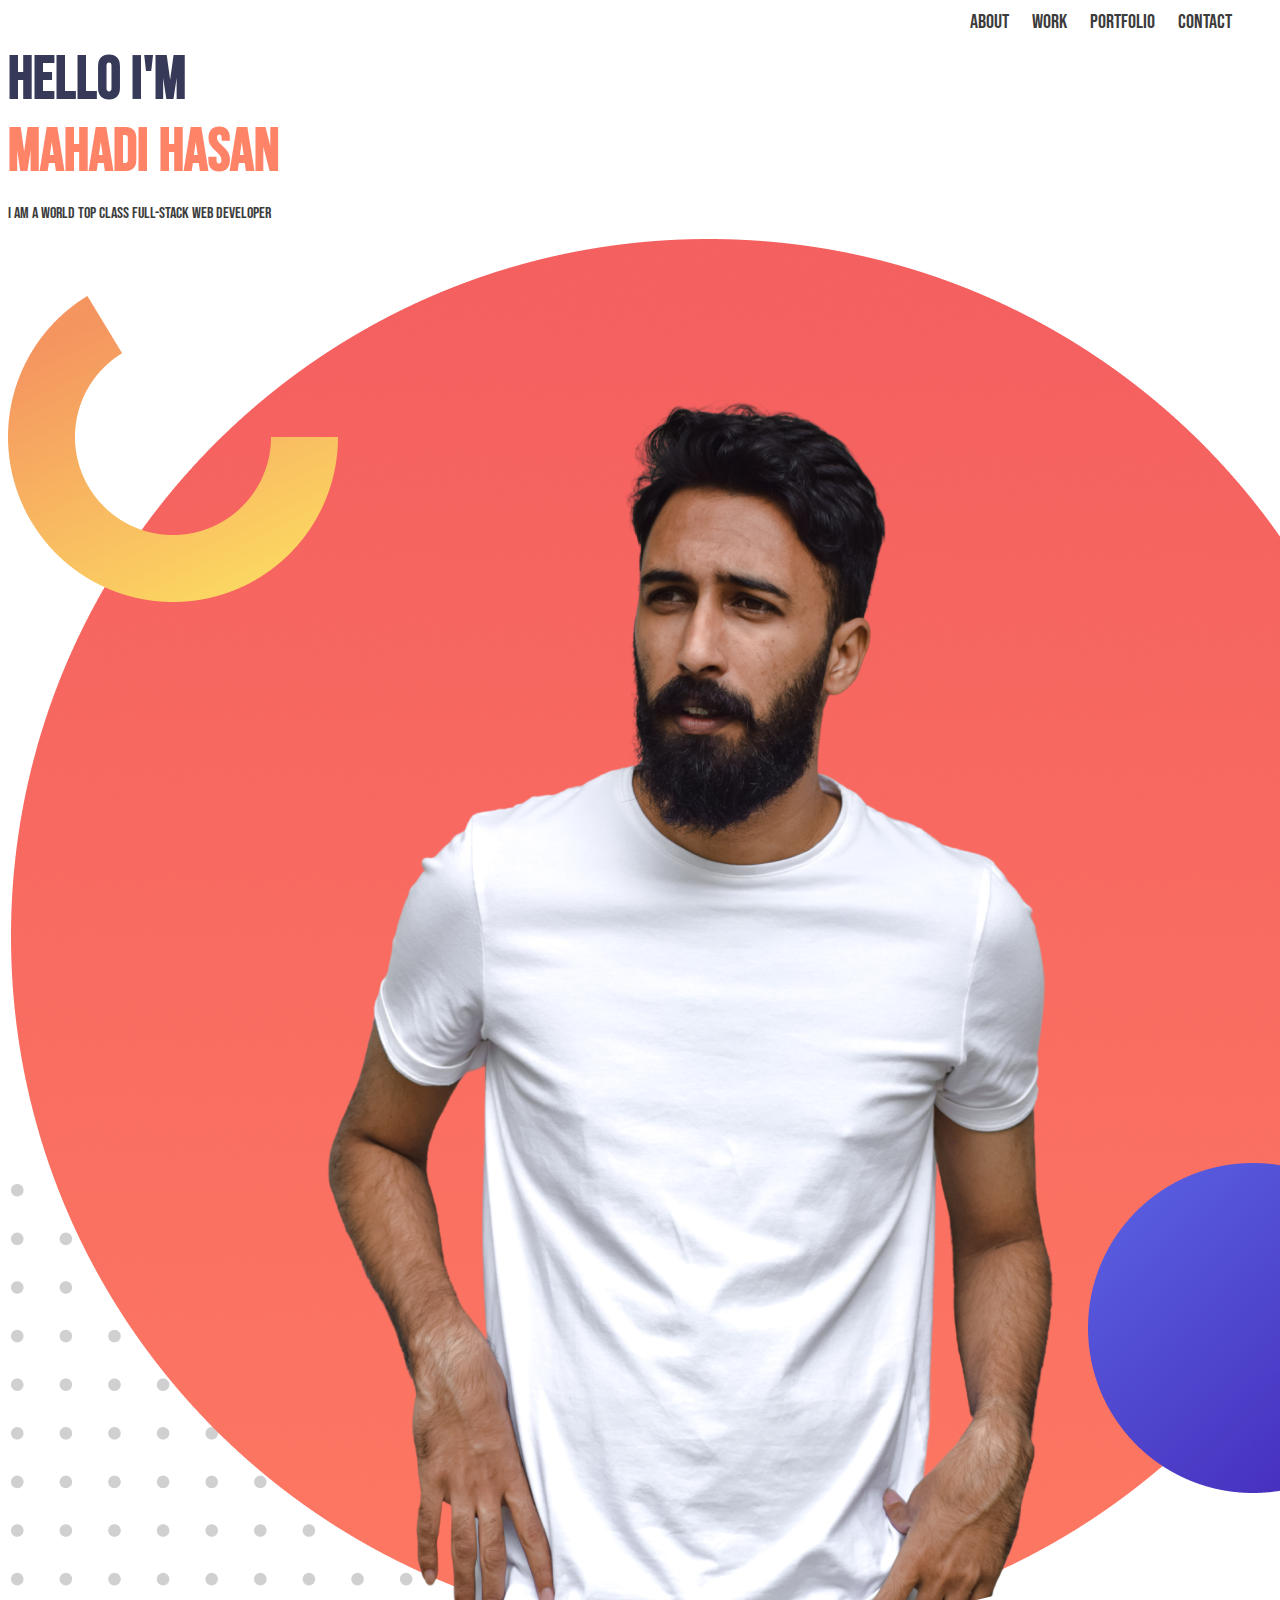
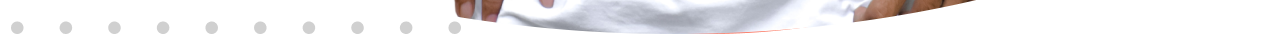
==== index.html @ e475425b "finished some work" ====
<!DOCTYPE html>
<html lang="en">
<head>
  <meta charset="UTF-8">
  <meta http-equiv="X-UA-Compatible" content="IE=edge">
  <meta name="viewport" content="width=device-width, initial-scale=1.0">
  <title>Mahadi Hasan Developer</title>
  <link rel="preconnect" href="https://fonts.gstatic.com">
  <link href="https://fonts.googleapis.com/css2?family=Bebas+Neue&display=swap" rel="stylesheet">
  <link rel="stylesheet" href="style.css">
</head>
<body>
  <section>
     <div class="navigation">
      <nav>
        <a class="nav-button" href="#">About</a> 
        <a class="nav-button" href="#">Work</a> 
        <a class="nav-button" target="_blank" href="https://programmer-mahadi-hasan.github.io/web-portfolio/">Portfolio</a> 
        <a class="nav-button" href="#">Contact</a>
      </nav>
     </div>
  </section>

  <section class="top-area">
    <div class="half-width">
      <h1>HELLO I'M <br><span class="name-highlight">MAHADI HASAN</span></h1>
      <p>I am a World Top class Full-Stack Web Developer</p>
    </div>
    <div>
      <img src="images/1st-img.png" alt="">
    </div>
  </section>
</body>
</html>
---- style.css ----
body{
  font-family: 'Bebas Neue', cursive;
}
.navigation{
  font-size: 20px;
  position: relative;
  text-align: right;
  margin: 10px 30px;
}
.nav-button{
  padding: 10px;
}
a{
  text-decoration: none;
  color: #3C3C3C;
}
h1{
  font-size: 60px;
  color: #363958;
  margin: 0;
}
.name-highlight{
  color: #FF8367;
}
p{
  color: #3C3C3C;
  
}
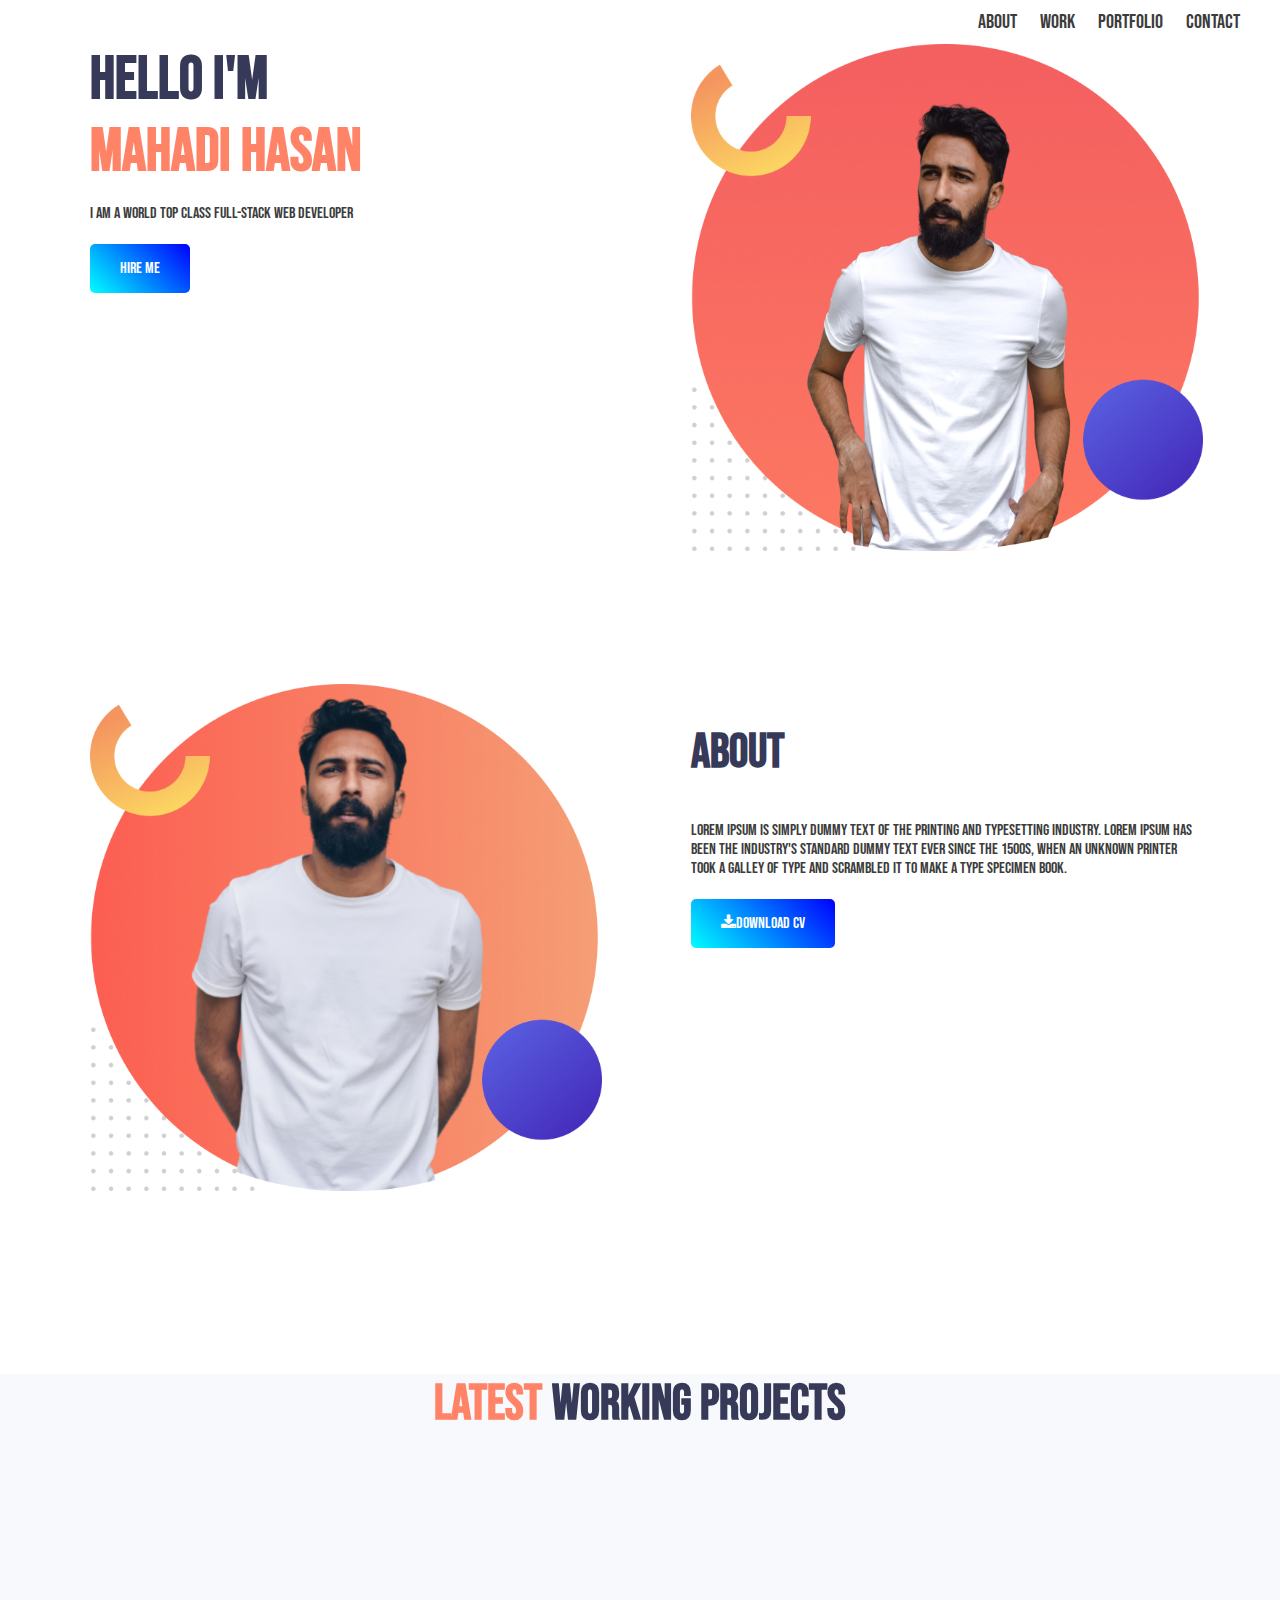
==== commit 4db861ba: "finished some work" ====
--- a/index.html
+++ b/index.html
@@ -5,12 +5,12 @@
   <meta http-equiv="X-UA-Compatible" content="IE=edge">
   <meta name="viewport" content="width=device-width, initial-scale=1.0">
   <title>Mahadi Hasan Developer</title>
+  <link rel="stylesheet" href="https://cdnjs.cloudflare.com/ajax/libs/font-awesome/4.7.0/css/font-awesome.min.css">
   <link rel="preconnect" href="https://fonts.gstatic.com">
   <link href="https://fonts.googleapis.com/css2?family=Bebas+Neue&display=swap" rel="stylesheet">
   <link rel="stylesheet" href="style.css">
 </head>
 <body>
-  <section>
      <div class="navigation">
       <nav>
         <a class="nav-button" href="#">About</a> 
@@ -19,15 +19,30 @@
         <a class="nav-button" href="#">Contact</a>
       </nav>
      </div>
+  <section>
+    <div class="half-width">
+      <h1>HELLO I'M <br><span class="text-highlight">MAHADI HASAN</span></h1>
+      <p class="paragraph">I am a World Top class Full-Stack Web Developer</p>
+      <a class="link-button" href="https://www.linkedin.com/in/mahadi-hasan-265a52212/">Hire Me</a>
+    </div>
+    <div class="half-width">
+     <img src="images/1st-img.png" alt="">
+    </div>
   </section>
-
-  <section class="top-area">
+  <section>
     <div class="half-width">
-      <h1>HELLO I'M <br><span class="name-highlight">MAHADI HASAN</span></h1>
-      <p>I am a World Top class Full-Stack Web Developer</p>
+      <img src="images/2nd-img.png" alt="">
     </div>
+    <div class="half-width">
+      <h2>About</h2>
+      <p class="paragraph">Lorem Ipsum is simply dummy text of the printing and typesetting industry. Lorem Ipsum has been the industry's standard dummy text ever since the 1500s, when an unknown printer took a galley of type and scrambled it to make a type specimen book.</p>
+      <a class="link-button" href="https://www.linkedin.com/in/mahadi-hasan-265a52212/"><i class="fa fa-download"></i>Download CV</a>
+    </div>
+  </section>
+  <section class="latest-project">
+    <h3><span class="text-highlight">LATEST</span>WORKING PROJECTS</h3>
     <div>
-      <img src="images/1st-img.png" alt="">
+      <img src="" alt="">
     </div>
   </section>
 </body>
--- a/style.css
+++ b/style.css
@@ -1,5 +1,6 @@
 body{
   font-family: 'Bebas Neue', cursive;
+  margin: 0;
 }
 .navigation{
   font-size: 20px;
@@ -19,10 +20,47 @@
   color: #363958;
   margin: 0;
 }
-.name-highlight{
+.text-highlight{
   color: #FF8367;
 }
 p{
   color: #3C3C3C;
-  
+}
+.half-width{
+  width: 40%;
+  float: left;
+  margin-left: 5%;
+  padding-left: 2%;
+  height: 80%; 
+}
+.half-width img{
+  width: 100%;
+}
+.paragraph{
+  padding-bottom: 20px;
+}
+.link-button{
+  background-image: linear-gradient(45deg,cyan, blue);
+  color: white;
+  padding: 15px 30px;
+  border-radius: 5px;
+}
+h2{
+  font-size: 48px;
+  color: #363958;
+}
+section{
+  height: 30%;
+  padding-bottom: 50%;
+}
+span{
+  padding-right: 10px;
+}
+h3{
+  font-size: 50px;
+  color: #363958;
+}
+.latest-project{
+  text-align: center;
+  background-color: #F8F9FC;
 }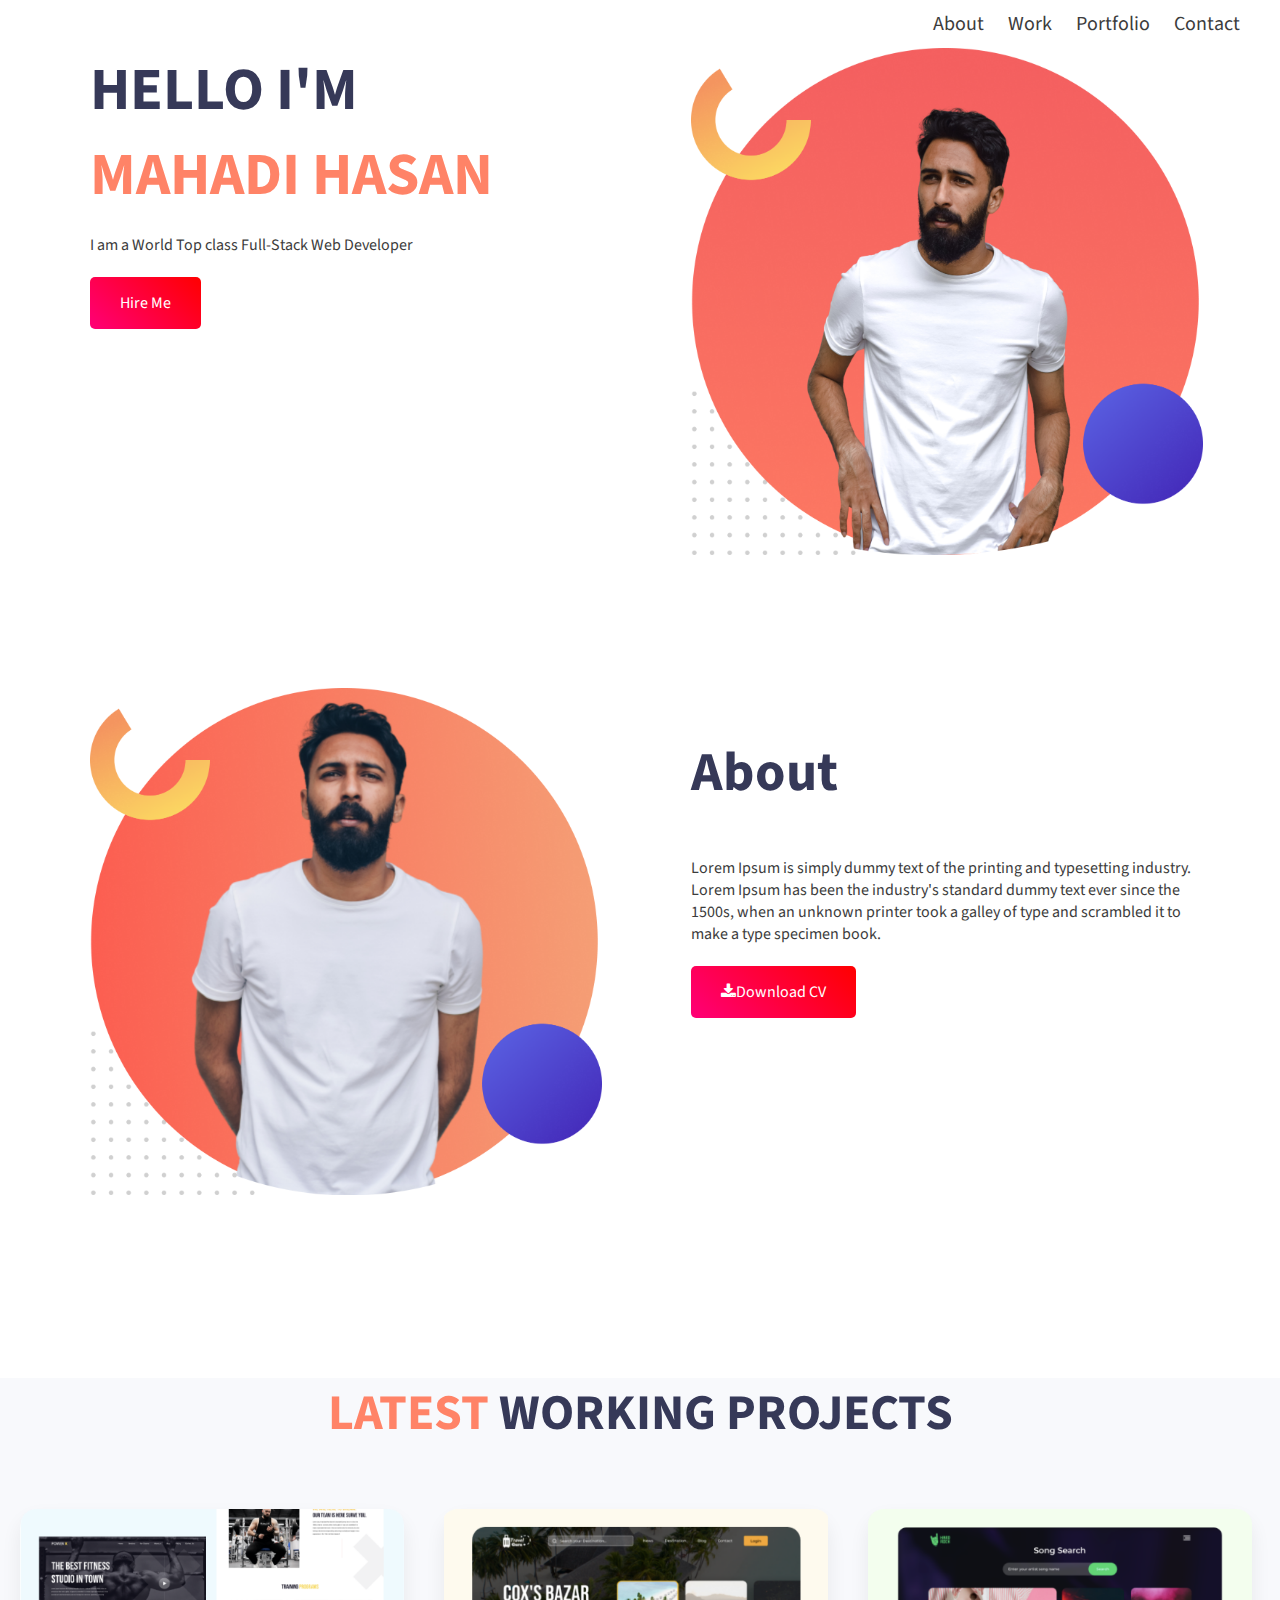
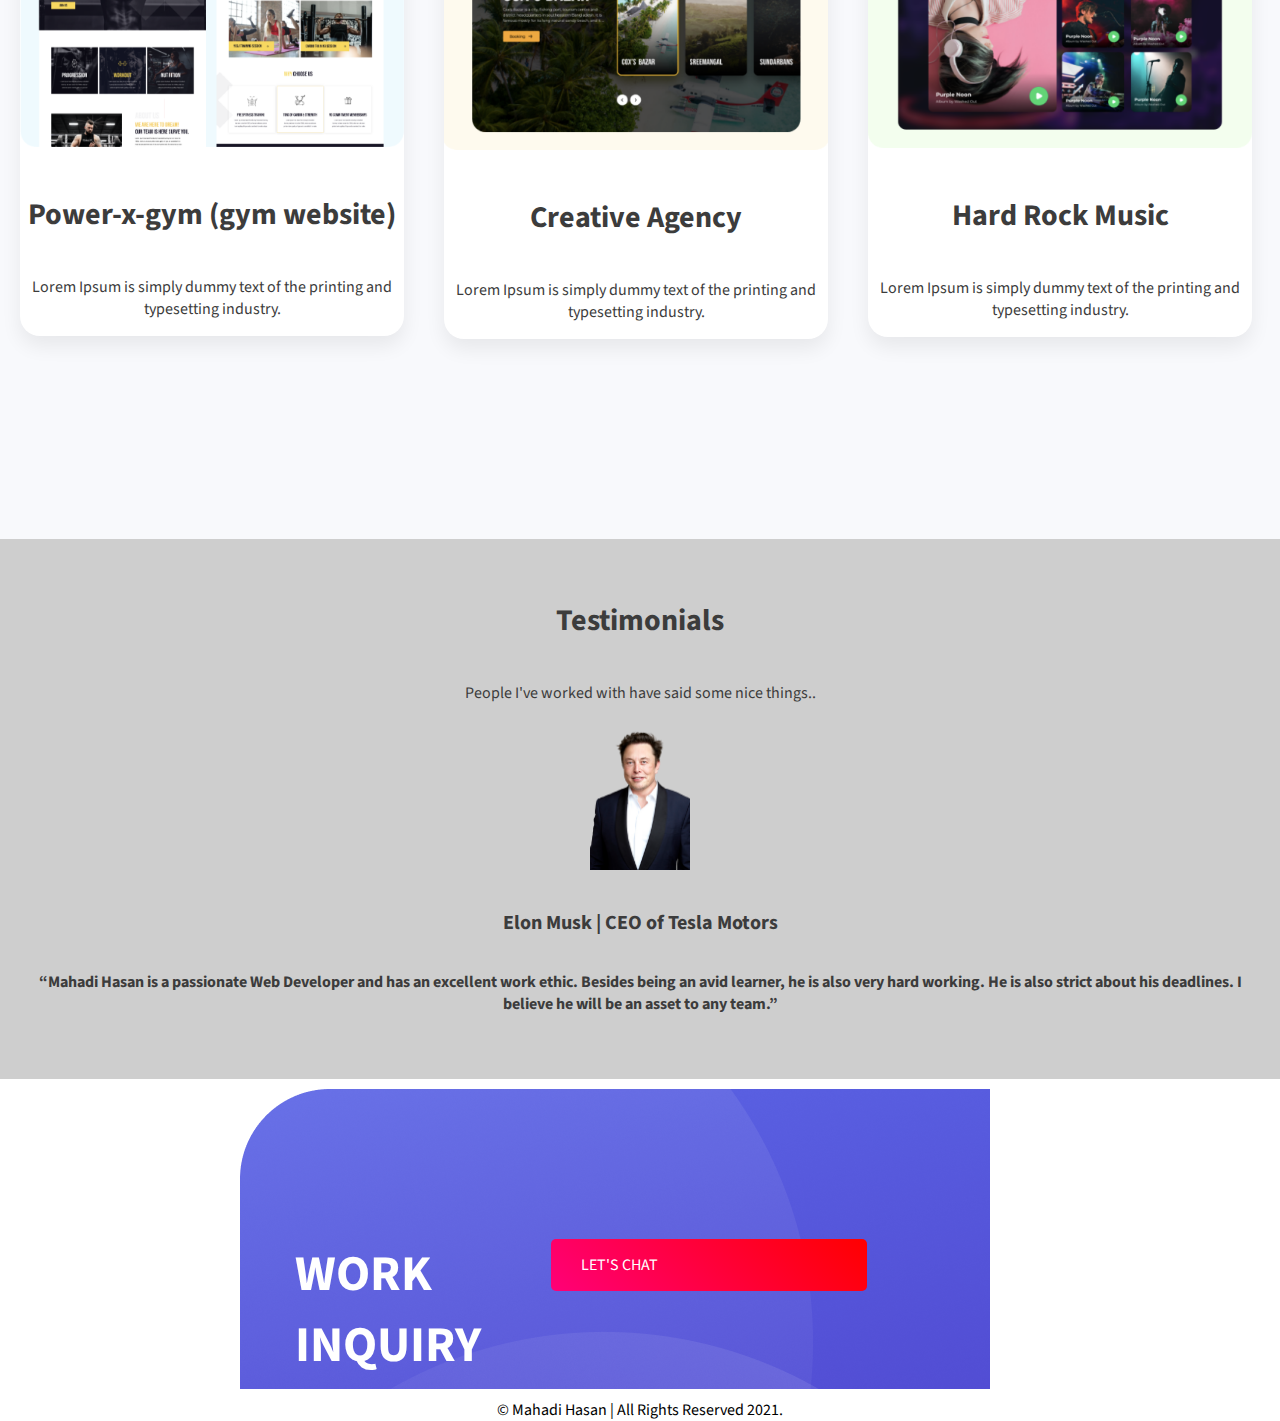
==== commit 6ce49441: "finished personal website" ====
--- a/index.html
+++ b/index.html
@@ -7,7 +7,7 @@
   <title>Mahadi Hasan Developer</title>
   <link rel="stylesheet" href="https://cdnjs.cloudflare.com/ajax/libs/font-awesome/4.7.0/css/font-awesome.min.css">
   <link rel="preconnect" href="https://fonts.gstatic.com">
-  <link href="https://fonts.googleapis.com/css2?family=Bebas+Neue&display=swap" rel="stylesheet">
+  <link href="https://fonts.googleapis.com/css2?family=Source+Sans+Pro:wght@600&display=swap" rel="stylesheet">
   <link rel="stylesheet" href="style.css">
 </head>
 <body>
@@ -41,9 +41,36 @@
   </section>
   <section class="latest-project">
     <h3><span class="text-highlight">LATEST</span>WORKING PROJECTS</h3>
-    <div>
-      <img src="" alt="">
+    <div class="project-width project-area">
+      <img src="images/img3.png" alt="">
+      <h4>Power-x-gym (gym website)</h4>
+      <p>Lorem Ipsum is simply dummy text of the printing and typesetting industry.
+      </p>
+    </div>
+    <div class="project-width project-area">
+      <img src="images/img4.png" alt="">
+      <h4>Creative Agency</h4>
+      <p>Lorem Ipsum is simply dummy text of the printing and typesetting industry.
+      </p>
+    </div>
+    <div class="project-width project-area">
+      <img src="images/img5.png" alt="">
+      <h4>Hard Rock Music</h4>
+      <p>Lorem Ipsum is simply dummy text of the printing and typesetting industry.
+      </p>
     </div>
   </section>
+  <section class="testimonial-area">
+    <h4>Testimonials</h4>
+    <p>People I've worked with have said some nice things..</p>
+    <img src="images/Elon-Musk.png" alt="">
+    <h5>Elon Musk | CEO of Tesla Motors</h5>
+    <p><b>“Mahadi Hasan is a passionate Web Developer and has an excellent work ethic. Besides being an avid learner, he is also very hard working. He is also strict about his deadlines. I believe he will be an asset to any team.”</b></p>
+  </section>
+ <section class="chat-area">
+    <h1 class="chat-width text-dec">WORK INQUIRY</h1>
+    <a class="link-button chat-width" href="https://www.linkedin.com/in/mahadi-hasan-265a52212/">LET'S CHAT</a>
+ </section>
+ <footer>© Mahadi Hasan | All Rights Reserved 2021.</footer>
 </body>
 </html>--- a/style.css
+++ b/style.css
@@ -1,5 +1,5 @@
 body{
-  font-family: 'Bebas Neue', cursive;
+  font-family: 'Source Sans Pro', sans-serif;
   margin: 0;
 }
 .navigation{
@@ -40,13 +40,13 @@
   padding-bottom: 20px;
 }
 .link-button{
-  background-image: linear-gradient(45deg,cyan, blue);
+  background-image: linear-gradient(45deg,#ff0077, #ff0000);
   color: white;
   padding: 15px 30px;
   border-radius: 5px;
 }
 h2{
-  font-size: 48px;
+  font-size: 55px;
   color: #363958;
 }
 section{
@@ -63,4 +63,51 @@
 .latest-project{
   text-align: center;
   background-color: #F8F9FC;
+}
+h4{
+  font-size: 30px;
+  color: #3C3C3C;
+}
+.project-width{
+  width: 30%;
+  float: left;
+  background-color: #FFFFFF;
+  box-shadow: 0px 10px 20px #0e0e0e12;
+  border-radius: 20px;
+  margin: 10px 20px;
+}
+.project-width img{
+  width: 100%;
+}
+.testimonial-area{
+  text-align: center;
+  background-color: #cecece;
+  padding: 20px;
+  height: 500px;
+}
+.testimonial-area img{
+  width: 100px;
+}
+h5{
+  font-size: 20px;
+  color: #3C3C3C;
+}
+.chat-area{
+  background-image: url("images/bg.png");
+  background-repeat: no-repeat;
+  height:50%;
+  width: 50%;
+  margin: 10px 240px;
+  padding: 150px 55px;
+}
+.chat-width{
+  width: 40%;
+  float: left;
+}
+.text-dec{
+  color: white;
+  font-size: 50px;
+}
+footer{
+  text-align: center;
 }